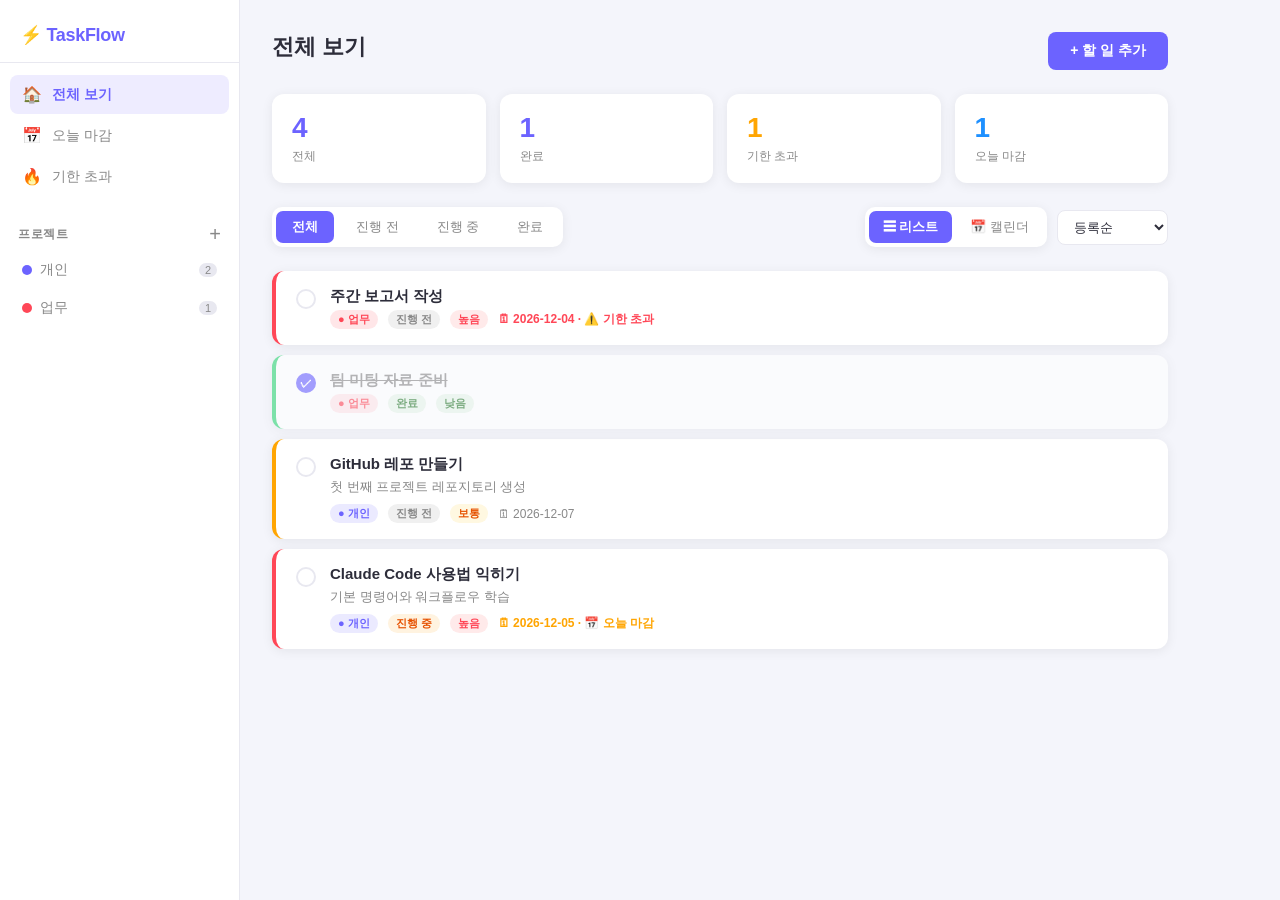
==== index.html @ a2bbc3af "날별 완료 체크박스 기능 추가 - 다중 날 태스크에 날짜별 원형 체크박스 표시 - 진행률 배지 (완료수/전체일수) 바에 표시 - 전체 완료 시 태스크 상태 자동 done 전환 - " ====
<!DOCTYPE html>
<html lang="ko">
<head>
  <meta charset="UTF-8" />
  <meta name="viewport" content="width=device-width, initial-scale=1.0" />
  <title>TaskFlow — 프로젝트 관리</title>
  <link rel="stylesheet" href="style.css" />
</head>
<body>

<!-- 사이드바 -->
<aside class="sidebar">
  <div class="sidebar-header">
    <span class="logo">⚡ TaskFlow</span>
  </div>

  <nav class="sidebar-nav">
    <button class="nav-item active" data-view="all">
      <span class="nav-icon">🏠</span> 전체 보기
    </button>
    <button class="nav-item" data-view="today">
      <span class="nav-icon">📅</span> 오늘 마감
    </button>
    <button class="nav-item" data-view="overdue">
      <span class="nav-icon">🔥</span> 기한 초과
    </button>
  </nav>

  <div class="sidebar-section">
    <div class="section-header">
      <span>프로젝트</span>
      <button id="addProjectBtn" title="프로젝트 추가">+</button>
    </div>
    <ul id="projectList"></ul>
  </div>
</aside>

<!-- 메인 -->
<main class="main">

  <!-- 상단 헤더 -->
  <header class="main-header">
    <div>
      <h1 id="viewTitle">전체 보기</h1>
      <p id="viewSubtitle" class="subtitle"></p>
    </div>
    <button id="openTaskModal" class="btn-primary">+ 할 일 추가</button>
  </header>

  <!-- 통계 카드 -->
  <section class="stats" id="statsSection">
    <div class="stat-card">
      <span class="stat-num" id="statTotal">0</span>
      <span class="stat-label">전체</span>
    </div>
    <div class="stat-card">
      <span class="stat-num" id="statDone">0</span>
      <span class="stat-label">완료</span>
    </div>
    <div class="stat-card warn">
      <span class="stat-num" id="statOverdue">0</span>
      <span class="stat-label">기한 초과</span>
    </div>
    <div class="stat-card info">
      <span class="stat-num" id="statToday">0</span>
      <span class="stat-label">오늘 마감</span>
    </div>
  </section>

  <!-- 뷰 모드 + 필터 & 정렬 -->
  <div class="toolbar">
    <!-- 리스트 전용 필터 (캘린더에서는 숨김) -->
    <div class="filter-group" id="listFilterGroup">
      <button class="filter-btn active" data-filter="all">전체</button>
      <button class="filter-btn" data-filter="todo">진행 전</button>
      <button class="filter-btn" data-filter="doing">진행 중</button>
      <button class="filter-btn" data-filter="done">완료</button>
    </div>
    <!-- 캘린더 전용 월 이동 (리스트에서는 숨김) -->
    <div class="cal-inline-nav hidden" id="calInlineNav">
      <button class="cal-nav" id="calPrev2">‹</button>
      <span id="calTitle2" class="cal-inline-title"></span>
      <button class="cal-nav" id="calNext2">›</button>
      <button class="btn-today" id="calTodayBtn">오늘</button>
    </div>
    <div class="toolbar-right">
      <div class="view-toggle">
        <button class="view-btn active" data-view-mode="list">☰ 리스트</button>
        <button class="view-btn" data-view-mode="calendar">📅 캘린더</button>
      </div>
      <select id="sortSelect">
        <option value="created">등록순</option>
        <option value="deadline">마감일순</option>
        <option value="priority">우선순위순</option>
      </select>
    </div>
  </div>

  <!-- 리스트 뷰 -->
  <section id="taskBoard"></section>

  <!-- 캘린더 뷰 -->
  <section id="calendarView" class="hidden">
    <div class="cal-month-grid">
      <div class="cal-weekdays">
        <div>일</div><div>월</div><div>화</div><div>수</div><div>목</div><div>금</div><div>토</div>
      </div>
      <div class="cal-grid" id="calGrid"></div>
    </div>
    <div class="cal-legend" id="calLegend"></div>
  </section>

</main>

<!-- 할 일 추가/수정 모달 -->
<div id="taskModal" class="modal hidden">
  <div class="modal-box">
    <div class="modal-header">
      <h2 id="modalTitle">할 일 추가</h2>
      <button class="modal-close" id="closeTaskModal">✕</button>
    </div>

    <div class="form-group">
      <label>할 일 제목 *</label>
      <input type="text" id="taskTitle" placeholder="무엇을 해야 하나요?" />
    </div>

    <div class="form-group">
      <label>설명</label>
      <textarea id="taskDesc" placeholder="상세 내용을 입력하세요..." rows="3"></textarea>
    </div>

    <div class="form-row">
      <div class="form-group">
        <label>프로젝트</label>
        <select id="taskProject"></select>
      </div>
      <div class="form-group">
        <label>상태</label>
        <select id="taskStatus">
          <option value="todo">진행 전</option>
          <option value="doing">진행 중</option>
          <option value="done">완료</option>
        </select>
      </div>
    </div>

    <div class="form-row">
      <div class="form-group">
        <label>우선순위</label>
        <select id="taskPriority">
          <option value="low">낮음</option>
          <option value="medium" selected>보통</option>
          <option value="high">높음</option>
        </select>
      </div>
      <div class="form-group">
        <label>시작일</label>
        <input type="date" id="taskStartDate" />
      </div>
    </div>

    <div class="form-group">
      <label>마감일</label>
      <input type="date" id="taskDeadline" />
    </div>

    <div class="modal-footer">
      <button class="btn-secondary" id="cancelTaskBtn">취소</button>
      <button class="btn-primary" id="saveTaskBtn">저장</button>
    </div>
  </div>
</div>

<!-- 프로젝트 추가 모달 -->
<div id="projectModal" class="modal hidden">
  <div class="modal-box small">
    <div class="modal-header">
      <h2>프로젝트 추가</h2>
      <button class="modal-close" id="closeProjectModal">✕</button>
    </div>
    <div class="form-group">
      <label>프로젝트 이름 *</label>
      <input type="text" id="projectName" placeholder="프로젝트 이름" />
    </div>
    <div class="form-group">
      <label>색상</label>
      <div class="color-picker" id="colorPicker"></div>
    </div>
    <div class="modal-footer">
      <button class="btn-secondary" id="cancelProjectBtn">취소</button>
      <button class="btn-primary" id="saveProjectBtn">저장</button>
    </div>
  </div>
</div>

<!-- 배경 오버레이 -->
<div id="overlay" class="overlay hidden"></div>

<script src="app.js"></script>
</body>
</html>
---- style.css ----
/* ===== 기본 리셋 ===== */
*, *::before, *::after { box-sizing: border-box; margin: 0; padding: 0; }

:root {
  --sidebar-w: 240px;
  --primary: #6c63ff;
  --primary-dark: #5a52d5;
  --danger: #ff4757;
  --warn: #ffa502;
  --success: #2ed573;
  --info: #1e90ff;
  --bg: #f4f5fb;
  --card-bg: #ffffff;
  --text: #2d2d3a;
  --text-muted: #888;
  --border: #e8e8f0;
  --radius: 12px;
  --shadow: 0 2px 12px rgba(0,0,0,0.07);
}

body {
  font-family: -apple-system, BlinkMacSystemFont, 'Segoe UI', sans-serif;
  background: var(--bg);
  color: var(--text);
  display: flex;
  min-height: 100vh;
  font-size: 14px;
}

/* ===== 사이드바 ===== */
.sidebar {
  width: var(--sidebar-w);
  background: var(--card-bg);
  border-right: 1px solid var(--border);
  display: flex;
  flex-direction: column;
  position: fixed;
  top: 0; left: 0; bottom: 0;
  overflow-y: auto;
  z-index: 10;
}

.sidebar-header {
  padding: 24px 20px 16px;
  border-bottom: 1px solid var(--border);
}

.logo {
  font-size: 18px;
  font-weight: 700;
  color: var(--primary);
  letter-spacing: -0.3px;
}

.sidebar-nav {
  padding: 12px 10px;
  display: flex;
  flex-direction: column;
  gap: 2px;
}

.nav-item {
  display: flex;
  align-items: center;
  gap: 10px;
  padding: 10px 12px;
  border: none;
  background: none;
  border-radius: 8px;
  cursor: pointer;
  font-size: 14px;
  color: var(--text-muted);
  width: 100%;
  text-align: left;
  transition: all 0.15s;
}

.nav-item:hover { background: var(--bg); color: var(--text); }
.nav-item.active { background: #eeecff; color: var(--primary); font-weight: 600; }
.nav-icon { font-size: 16px; }

.sidebar-section {
  padding: 16px 10px 10px;
}

.section-header {
  display: flex;
  justify-content: space-between;
  align-items: center;
  padding: 0 8px 8px;
  font-size: 12px;
  font-weight: 600;
  color: var(--text-muted);
  text-transform: uppercase;
  letter-spacing: 0.5px;
}

.section-header button {
  background: none;
  border: none;
  font-size: 20px;
  cursor: pointer;
  color: var(--text-muted);
  line-height: 1;
  transition: color 0.15s;
}
.section-header button:hover { color: var(--primary); }

#projectList {
  list-style: none;
  display: flex;
  flex-direction: column;
  gap: 2px;
}

.project-item {
  display: flex;
  align-items: center;
  gap: 8px;
  padding: 9px 12px;
  border-radius: 8px;
  cursor: pointer;
  transition: all 0.15s;
  color: var(--text-muted);
  font-size: 14px;
}
.project-item:hover { background: var(--bg); color: var(--text); }
.project-item.active { background: #eeecff; color: var(--primary); font-weight: 600; }

.project-dot {
  width: 10px; height: 10px;
  border-radius: 50%;
  flex-shrink: 0;
}

.project-name { flex: 1; overflow: hidden; text-overflow: ellipsis; white-space: nowrap; }
.project-count {
  font-size: 11px;
  background: var(--border);
  border-radius: 10px;
  padding: 1px 6px;
  color: var(--text-muted);
}

.project-del {
  display: none;
  background: none;
  border: none;
  cursor: pointer;
  color: var(--text-muted);
  font-size: 14px;
}
.project-item:hover .project-del { display: block; }
.project-del:hover { color: var(--danger); }

/* ===== 메인 ===== */
.main {
  margin-left: var(--sidebar-w);
  flex: 1;
  padding: 32px;
  display: flex;
  flex-direction: column;
  gap: 24px;
  max-width: 960px;
}

.main-header {
  display: flex;
  justify-content: space-between;
  align-items: flex-start;
}

.main-header h1 { font-size: 22px; font-weight: 700; }
.subtitle { color: var(--text-muted); font-size: 13px; margin-top: 2px; }

/* ===== 통계 ===== */
.stats {
  display: grid;
  grid-template-columns: repeat(4, 1fr);
  gap: 14px;
}

.stat-card {
  background: var(--card-bg);
  border-radius: var(--radius);
  padding: 18px 20px;
  box-shadow: var(--shadow);
  display: flex;
  flex-direction: column;
  gap: 4px;
}

.stat-card.warn .stat-num { color: var(--warn); }
.stat-card.info .stat-num { color: var(--info); }

.stat-num { font-size: 28px; font-weight: 700; color: var(--primary); }
.stat-label { font-size: 12px; color: var(--text-muted); }

/* ===== 툴바 ===== */
.toolbar {
  display: flex;
  justify-content: space-between;
  align-items: center;
}

.filter-group {
  display: flex;
  gap: 6px;
  background: var(--card-bg);
  padding: 4px;
  border-radius: 10px;
  box-shadow: var(--shadow);
}

.filter-btn {
  padding: 7px 16px;
  border: none;
  border-radius: 7px;
  background: none;
  cursor: pointer;
  font-size: 13px;
  color: var(--text-muted);
  transition: all 0.15s;
}
.filter-btn:hover { color: var(--text); }
.filter-btn.active { background: var(--primary); color: #fff; font-weight: 600; }

#sortSelect {
  padding: 8px 12px;
  border: 1px solid var(--border);
  border-radius: 8px;
  background: var(--card-bg);
  font-size: 13px;
  color: var(--text);
  cursor: pointer;
  outline: none;
}

/* ===== 태스크 보드 ===== */
#taskBoard {
  display: flex;
  flex-direction: column;
  gap: 10px;
}

.empty-state {
  text-align: center;
  padding: 60px 20px;
  color: var(--text-muted);
}
.empty-state .empty-icon { font-size: 48px; margin-bottom: 12px; }

/* ===== 태스크 카드 ===== */
.task-card {
  background: var(--card-bg);
  border-radius: var(--radius);
  padding: 16px 20px;
  box-shadow: var(--shadow);
  display: flex;
  align-items: flex-start;
  gap: 14px;
  border-left: 4px solid transparent;
  transition: transform 0.15s, box-shadow 0.15s;
  cursor: pointer;
}
.task-card:hover { transform: translateY(-1px); box-shadow: 0 4px 20px rgba(0,0,0,0.1); }
.task-card.priority-high { border-left-color: var(--danger); }
.task-card.priority-medium { border-left-color: var(--warn); }
.task-card.priority-low { border-left-color: var(--success); }
.task-card.status-done { opacity: 0.6; }

.task-checkbox {
  width: 20px; height: 20px;
  border: 2px solid var(--border);
  border-radius: 50%;
  flex-shrink: 0;
  cursor: pointer;
  display: flex; align-items: center; justify-content: center;
  transition: all 0.15s;
  margin-top: 2px;
}
.task-checkbox:hover { border-color: var(--primary); }
.task-checkbox.checked { background: var(--primary); border-color: var(--primary); }
.task-checkbox.checked::after { content: '✓'; color: white; font-size: 12px; font-weight: 700; }

.task-body { flex: 1; min-width: 0; }

.task-title {
  font-size: 15px;
  font-weight: 600;
  color: var(--text);
  margin-bottom: 4px;
}
.status-done .task-title { text-decoration: line-through; color: var(--text-muted); }

.task-desc {
  font-size: 13px;
  color: var(--text-muted);
  margin-bottom: 8px;
  white-space: nowrap;
  overflow: hidden;
  text-overflow: ellipsis;
}

.task-meta {
  display: flex;
  align-items: center;
  gap: 10px;
  flex-wrap: wrap;
}

.badge {
  font-size: 11px;
  padding: 2px 8px;
  border-radius: 20px;
  font-weight: 600;
}

.badge-project { background: #eeecff; color: var(--primary); }
.badge-status-todo { background: #f0f0f0; color: #888; }
.badge-status-doing { background: #fff3e0; color: #e65100; }
.badge-status-done { background: #e8f5e9; color: #2e7d32; }
.badge-priority-high { background: #ffeaea; color: var(--danger); }
.badge-priority-medium { background: #fff8e1; color: #e65100; }
.badge-priority-low { background: #e8f5e9; color: #2e7d32; }

.task-date {
  font-size: 12px;
  color: var(--text-muted);
  display: flex;
  align-items: center;
  gap: 4px;
}
.task-date.overdue { color: var(--danger); font-weight: 600; }
.task-date.today { color: var(--warn); font-weight: 600; }

.task-actions {
  display: flex;
  gap: 6px;
  opacity: 0;
  transition: opacity 0.15s;
}
.task-card:hover .task-actions { opacity: 1; }

.icon-btn {
  background: none;
  border: none;
  cursor: pointer;
  font-size: 16px;
  padding: 4px;
  border-radius: 6px;
  transition: background 0.15s;
  color: var(--text-muted);
}
.icon-btn:hover { background: var(--bg); }
.icon-btn.delete:hover { color: var(--danger); }

/* ===== 모달 ===== */
.overlay {
  position: fixed; inset: 0;
  background: rgba(0,0,0,0.35);
  z-index: 100;
  backdrop-filter: blur(2px);
}

.modal {
  position: fixed; inset: 0;
  display: flex; align-items: center; justify-content: center;
  z-index: 101;
  padding: 20px;
}

.modal.hidden { display: none; }
.overlay.hidden { display: none; }

.modal-box {
  background: var(--card-bg);
  border-radius: 16px;
  width: 100%;
  max-width: 520px;
  box-shadow: 0 20px 60px rgba(0,0,0,0.2);
  overflow: hidden;
}

.modal-box.small { max-width: 380px; }

.modal-header {
  display: flex;
  justify-content: space-between;
  align-items: center;
  padding: 20px 24px 0;
  margin-bottom: 20px;
}

.modal-header h2 { font-size: 18px; font-weight: 700; }

.modal-close {
  background: none; border: none;
  font-size: 18px; cursor: pointer;
  color: var(--text-muted);
  transition: color 0.15s;
  line-height: 1;
}
.modal-close:hover { color: var(--danger); }

.form-group {
  padding: 0 24px;
  margin-bottom: 16px;
  display: flex;
  flex-direction: column;
  gap: 6px;
}

.form-row {
  display: grid;
  grid-template-columns: 1fr 1fr;
  gap: 0 8px;
}

.form-group label {
  font-size: 12px;
  font-weight: 600;
  color: var(--text-muted);
  text-transform: uppercase;
  letter-spacing: 0.4px;
}

.form-group input[type="text"],
.form-group input[type="date"],
.form-group textarea,
.form-group select {
  padding: 10px 14px;
  border: 1.5px solid var(--border);
  border-radius: 8px;
  font-size: 14px;
  font-family: inherit;
  outline: none;
  transition: border-color 0.15s;
  background: #fafafa;
  color: var(--text);
}

.form-group input:focus,
.form-group textarea:focus,
.form-group select:focus {
  border-color: var(--primary);
  background: #fff;
}

.form-group textarea { resize: vertical; }

.modal-footer {
  display: flex;
  justify-content: flex-end;
  gap: 10px;
  padding: 16px 24px 20px;
  border-top: 1px solid var(--border);
  margin-top: 8px;
}

.btn-primary {
  padding: 10px 22px;
  background: var(--primary);
  color: white;
  border: none;
  border-radius: 8px;
  font-size: 14px;
  font-weight: 600;
  cursor: pointer;
  transition: background 0.15s;
}
.btn-primary:hover { background: var(--primary-dark); }

.btn-secondary {
  padding: 10px 22px;
  background: none;
  color: var(--text-muted);
  border: 1.5px solid var(--border);
  border-radius: 8px;
  font-size: 14px;
  cursor: pointer;
  transition: all 0.15s;
}
.btn-secondary:hover { border-color: var(--primary); color: var(--primary); }

/* 색상 선택 */
.color-picker {
  display: flex;
  gap: 10px;
  flex-wrap: wrap;
}

.color-option {
  width: 28px; height: 28px;
  border-radius: 50%;
  cursor: pointer;
  border: 3px solid transparent;
  transition: transform 0.15s, border-color 0.15s;
}
.color-option:hover { transform: scale(1.15); }
.color-option.selected { border-color: #333; }

/* ===== 캘린더 인라인 월 이동 ===== */
.cal-inline-nav {
  display: flex;
  align-items: center;
  gap: 8px;
}
.cal-inline-nav.hidden { display: none; }

.cal-inline-title {
  font-size: 15px;
  font-weight: 700;
  min-width: 100px;
  text-align: center;
  color: var(--text);
}

.btn-today {
  padding: 6px 12px;
  border: 1.5px solid var(--border);
  border-radius: 7px;
  background: none;
  font-size: 12px;
  font-weight: 600;
  cursor: pointer;
  color: var(--primary);
  transition: all 0.15s;
}
.btn-today:hover { background: var(--primary); color: #fff; border-color: var(--primary); }

/* ===== 뷰 토글 ===== */
.toolbar-right {
  display: flex;
  align-items: center;
  gap: 10px;
}

.view-toggle {
  display: flex;
  background: var(--card-bg);
  padding: 4px;
  border-radius: 10px;
  box-shadow: var(--shadow);
  gap: 4px;
}

.view-btn {
  padding: 7px 14px;
  border: none;
  border-radius: 7px;
  background: none;
  cursor: pointer;
  font-size: 13px;
  color: var(--text-muted);
  transition: all 0.15s;
}
.view-btn:hover { color: var(--text); }
.view-btn.active { background: var(--primary); color: #fff; font-weight: 600; }

/* ===== 캘린더 ===== */
#calendarView { display: flex; flex-direction: column; gap: 16px; }
#calendarView.hidden { display: none; }
#taskBoard.hidden { display: none; }

.cal-nav {
  background: none;
  border: 1.5px solid var(--border);
  border-radius: 7px;
  width: 30px; height: 30px;
  font-size: 18px;
  cursor: pointer;
  color: var(--text);
  display: flex; align-items: center; justify-content: center;
  transition: all 0.15s;
}
.cal-nav:hover { border-color: var(--primary); color: var(--primary); }

/* ===== 캘린더 월 그리드 ===== */
.cal-month-grid {
  background: var(--card-bg);
  border-radius: var(--radius);
  box-shadow: var(--shadow);
  overflow: hidden;
  border: 1px solid var(--border);
}

.cal-weekdays {
  display: grid;
  grid-template-columns: repeat(7, 1fr);
  background: var(--bg);
  border-bottom: 1px solid var(--border);
}

.cal-weekdays > div {
  text-align: center;
  padding: 8px 0;
  font-size: 12px;
  font-weight: 700;
  color: var(--text-muted);
  text-transform: uppercase;
  letter-spacing: 0.3px;
}
.cal-weekdays > div:first-child { color: #ff6b6b; }
.cal-weekdays > div:last-child  { color: #74b9ff; }

.cal-grid {
  display: flex;
  flex-direction: column;
}

/* 주(row) — 통합 그리드 안에서 하나의 행 */
.cal-week-row {
  position: relative;
  width: 100%;
  border-bottom: 1px solid var(--border);
}
.cal-week-row:last-child { border-bottom: none; }

/* 날짜 셀 그리드 */
.cal-day-row {
  display: grid;
  grid-template-columns: repeat(7, 1fr);
  position: absolute;
  inset: 0;
}

.cal-day-cell {
  border-right: 1px solid var(--border);
  padding: 5px 6px 0;
  box-sizing: border-box;
  position: relative;
}
.cal-day-cell:last-child { border-right: none; }
.cal-day-cell.other-month { background: #f9f9fc; }
.cal-day-cell.today-cell  { background: #f0eeff; }

.cal-day-num {
  font-size: 12px;
  font-weight: 700;
  color: var(--text-muted);
  display: inline-flex;
  align-items: center;
  justify-content: center;
  width: 22px; height: 22px;
  border-radius: 50%;
}
.cal-day-cell.today-cell .cal-day-num {
  background: var(--primary);
  color: #fff;
}
.cal-day-cell.other-month .cal-day-num { opacity: 0.35; }
.cal-day-cell.sunday  .cal-day-num { color: #ff6b6b; }
.cal-day-cell.saturday .cal-day-num { color: #74b9ff; }
.cal-day-cell.today-cell.sunday  .cal-day-num,
.cal-day-cell.today-cell.saturday .cal-day-num { color: #fff; }

/* 스팬 바 */
.cal-span-bar {
  position: absolute;
  height: 24px;
  display: flex;
  align-items: center;
  padding: 0 5px;
  cursor: pointer;
  overflow: hidden;
  transition: filter 0.15s, opacity 0.15s;
  z-index: 2;
  gap: 3px;
  font-size: 11px;
  font-weight: 600;
  white-space: nowrap;
}
.cal-span-bar:hover { filter: brightness(0.88); }
.bar-done { opacity: 0.4; text-decoration: line-through; }
.bar-overdue { animation: pulse-overdue 1.8s ease-in-out infinite; }

@keyframes pulse-overdue {
  0%, 100% { opacity: 1; }
  50%       { opacity: 0.65; }
}

.span-label {
  overflow: hidden;
  text-overflow: ellipsis;
  flex: 1;
  min-width: 0;
}

.span-tag {
  font-size: 9px;
  opacity: 0.75;
  flex-shrink: 0;
  font-weight: 500;
  letter-spacing: -0.2px;
}
.end-tag { margin-left: auto; }

/* 날별 체크박스 */
.daily-cbk {
  position: absolute;
  width: 16px;
  height: 16px;
  border-radius: 50%;
  border: 1.5px solid;
  background: white;
  cursor: pointer;
  font-size: 10px;
  font-weight: 700;
  display: flex;
  align-items: center;
  justify-content: center;
  transform: translateX(-50%);
  z-index: 4;
  transition: all 0.15s;
  padding: 0;
  line-height: 1;
}
.daily-cbk:hover {
  transform: translateX(-50%) scale(1.25);
  box-shadow: 0 2px 6px rgba(0,0,0,0.18);
}
.cbk-done {
  box-shadow: 0 1px 4px rgba(0,0,0,0.15);
}

/* 진행률 배지 */
.span-progress {
  font-size: 9px;
  font-weight: 700;
  opacity: 0.85;
  flex-shrink: 0;
  margin-left: 2px;
  background: rgba(255,255,255,0.55);
  border-radius: 4px;
  padding: 0 3px;
}

/* "+N개 더" 행 */
.cal-more-row {
  position: absolute;
  bottom: 4px;
  left: 0; right: 0;
  display: grid;
  grid-template-columns: repeat(7, 1fr);
  pointer-events: none;
}
.cal-more-cell {
  font-size: 10px;
  color: var(--text-muted);
  text-align: center;
  padding: 1px 2px;
  cursor: pointer;
  pointer-events: all;
}
.cal-more-cell:hover { color: var(--primary); font-weight: 600; }

.cal-legend {
  display: flex;
  gap: 16px;
  flex-wrap: wrap;
  padding: 12px 16px;
  background: var(--card-bg);
  border-radius: var(--radius);
  box-shadow: var(--shadow);
}

.legend-item {
  display: flex;
  align-items: center;
  gap: 6px;
  font-size: 12px;
  color: var(--text-muted);
}

.legend-dot {
  width: 10px; height: 10px;
  border-radius: 3px;
}

/* ===== 스크롤바 ===== */
::-webkit-scrollbar { width: 6px; }
::-webkit-scrollbar-track { background: transparent; }
::-webkit-scrollbar-thumb { background: var(--border); border-radius: 3px; }
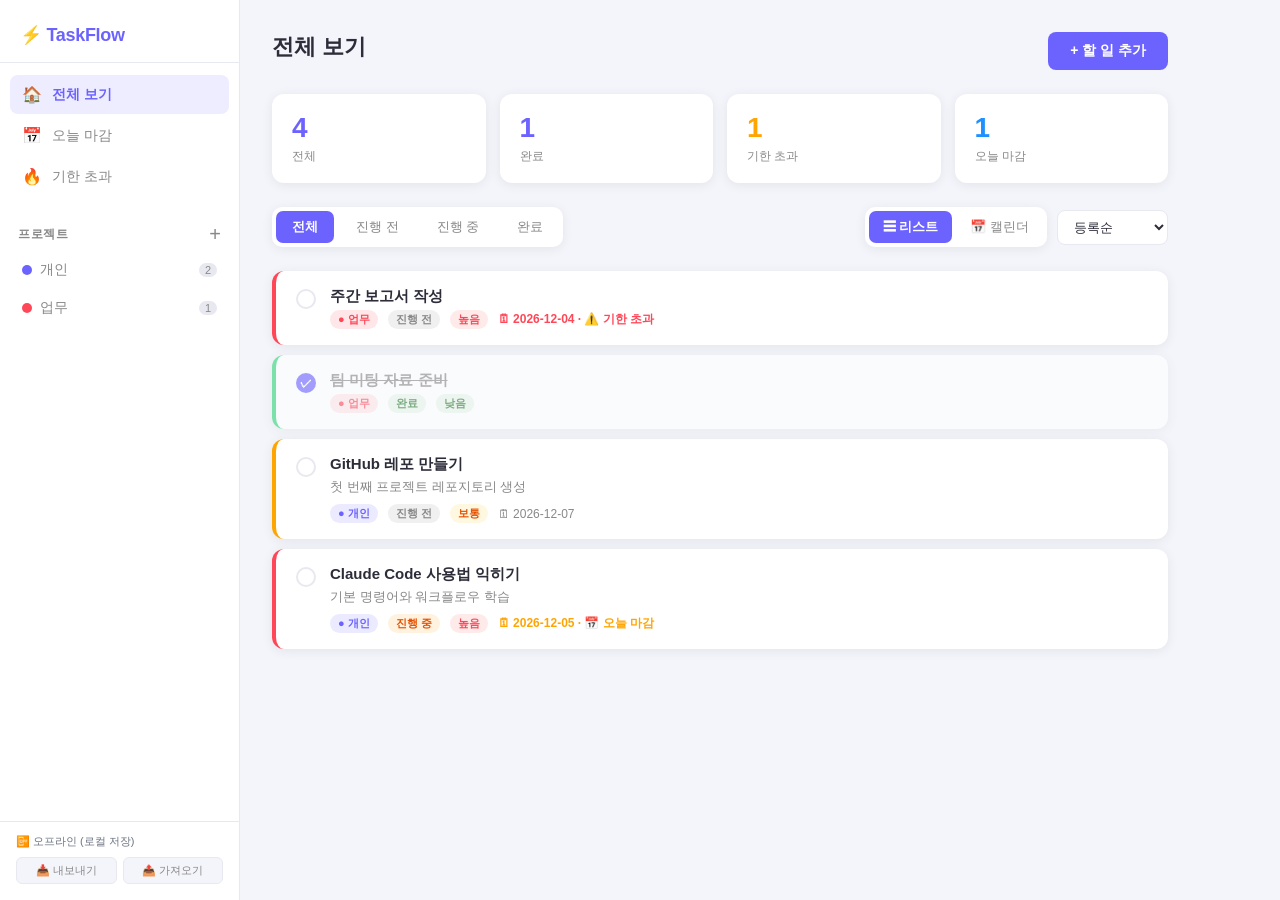
==== commit c25f1716: "feat: 클라우드 동기화 버전으로 전환 (FastAPI + SQLite) - server.py: FastAPI 백엔드 추가 — /api/sync GET/POST, /api/exp" ====
--- a/index.html
+++ b/index.html
@@ -33,6 +33,18 @@
     </div>
     <ul id="projectList"></ul>
   </div>
+
+  <!-- 동기화 상태 + 데이터 백업 -->
+  <div class="sidebar-footer">
+    <div id="syncStatus" class="sync-status">☁️ 클라우드 저장됨</div>
+    <div class="backup-btns">
+      <a href="/api/export" class="btn-backup" title="JSON으로 내보내기">📥 내보내기</a>
+      <label class="btn-backup" title="JSON 파일로 가져오기">
+        📤 가져오기
+        <input type="file" id="importFile" accept=".json" hidden />
+      </label>
+    </div>
+  </div>
 </aside>
 
 <!-- 메인 -->
--- a/style.css
+++ b/style.css
@@ -778,6 +778,40 @@
   border-radius: 3px;
 }
 
+/* ===== 사이드바 하단 (동기화·백업) ===== */
+.sidebar-footer {
+  margin-top: auto;
+  padding: 12px 16px 16px;
+  border-top: 1px solid var(--border);
+}
+.sync-status {
+  font-size: 11px;
+  margin-bottom: 8px;
+  color: #10b981;
+  font-weight: 500;
+}
+.backup-btns {
+  display: flex;
+  gap: 6px;
+}
+.btn-backup {
+  flex: 1;
+  display: inline-flex;
+  align-items: center;
+  justify-content: center;
+  gap: 4px;
+  padding: 5px 8px;
+  border-radius: 6px;
+  border: 1px solid var(--border);
+  background: var(--bg);
+  color: var(--text-muted);
+  font-size: 11px;
+  cursor: pointer;
+  text-decoration: none;
+  transition: background .15s;
+}
+.btn-backup:hover { background: var(--border); color: var(--text); }
+
 /* ===== 스크롤바 ===== */
 ::-webkit-scrollbar { width: 6px; }
 ::-webkit-scrollbar-track { background: transparent; }
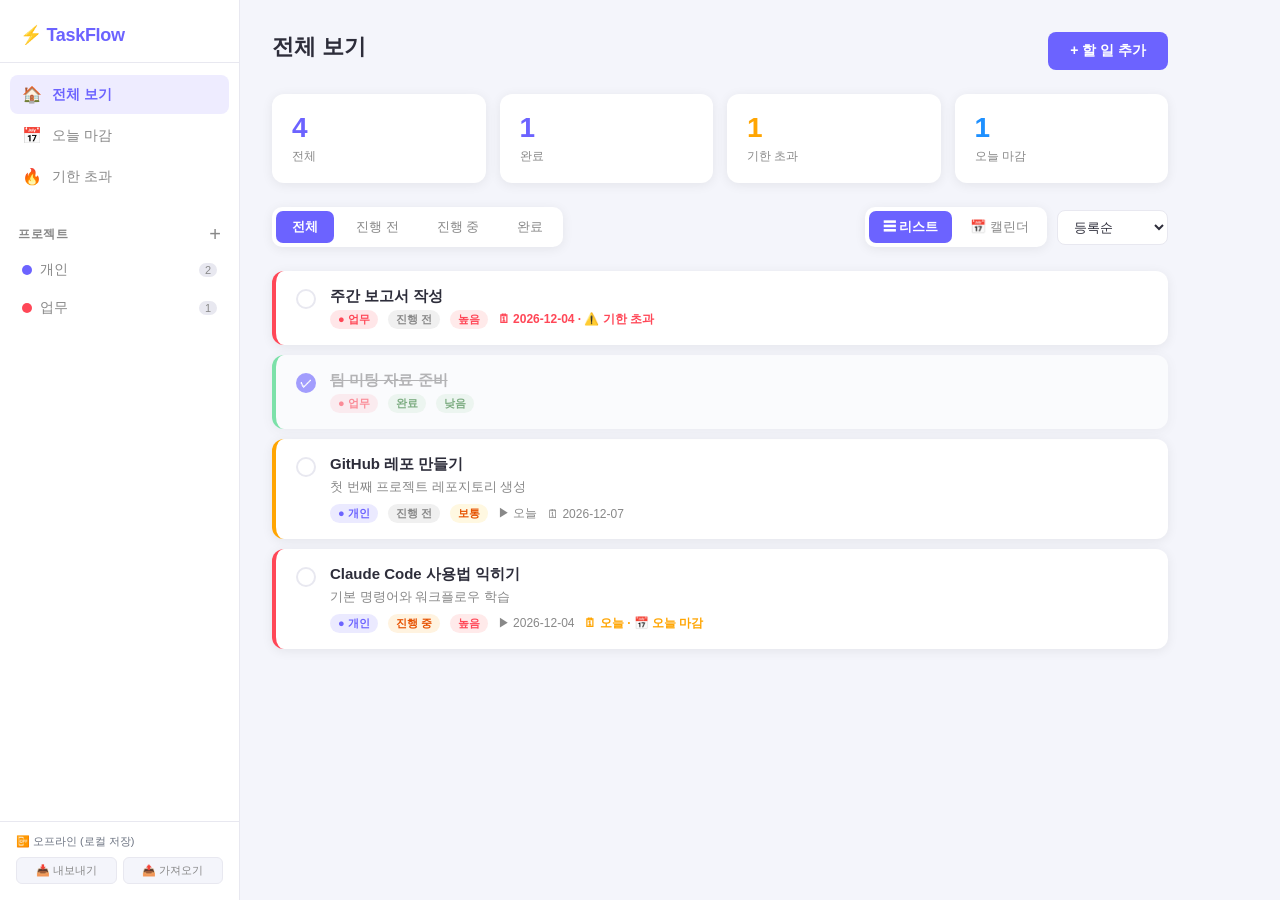
==== commit 447af30b: "feat: 할 일 등록에 시간 필드 추가 및 시간 인식 적용 - 시작 일시·마감 일시 입력을 datetime-local로 변경 - formatDateTime() 헬퍼: "오늘 14" ====
--- a/index.html
+++ b/index.html
@@ -167,14 +167,14 @@
         </select>
       </div>
       <div class="form-group">
-        <label>시작일</label>
-        <input type="date" id="taskStartDate" />
-      </div>
-    </div>
-
-    <div class="form-group">
-      <label>마감일</label>
-      <input type="date" id="taskDeadline" />
+        <label>시작 일시</label>
+        <input type="datetime-local" id="taskStartDate" />
+      </div>
+    </div>
+
+    <div class="form-group">
+      <label>마감 일시</label>
+      <input type="datetime-local" id="taskDeadline" />
     </div>
 
     <div class="modal-footer">
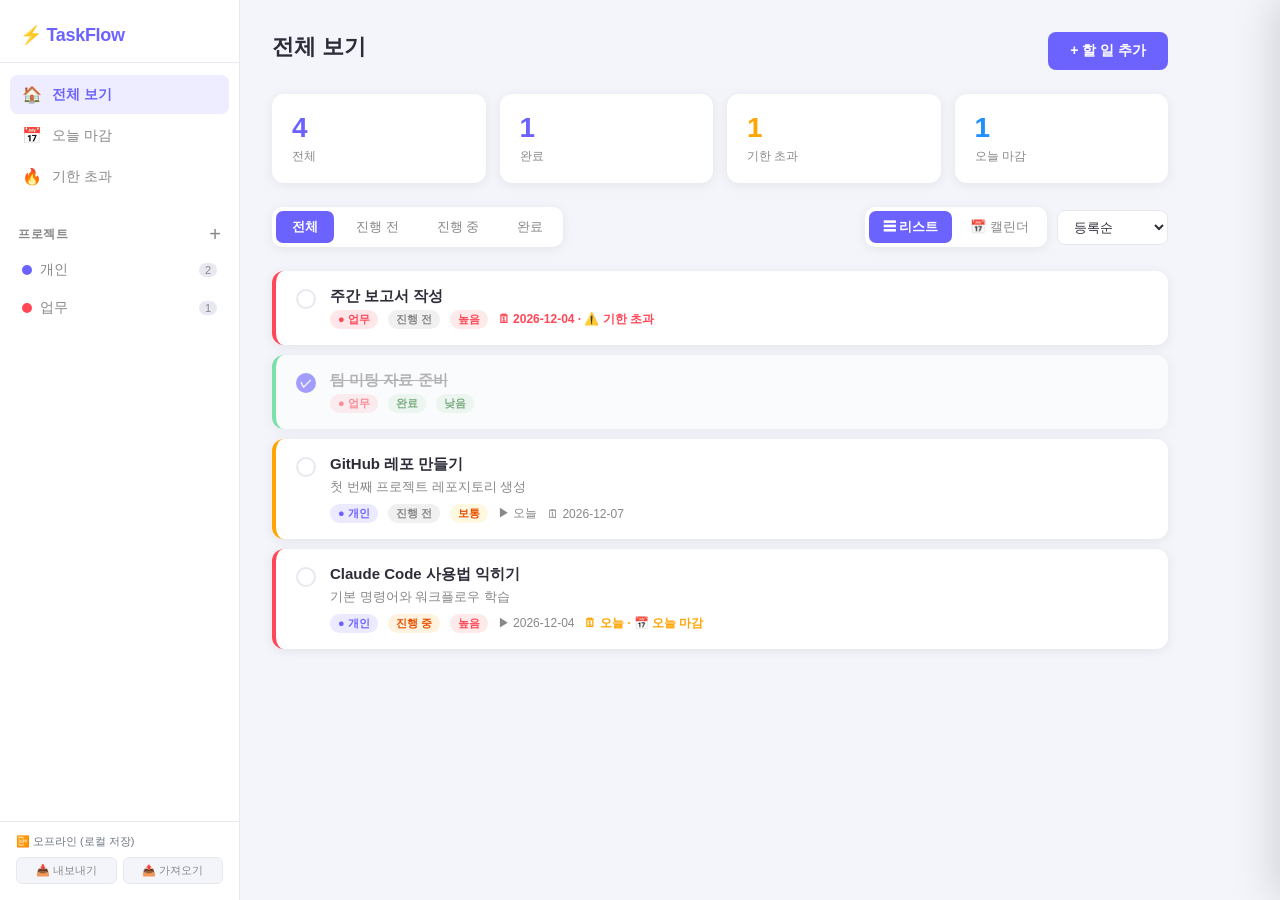
==== commit ea1c3610: "feat: 태스크 상세 드로어 + 일별 진행 기록 기능 추가 - 태스크 카드 클릭 시 오른쪽 슬라이드 드로어 열림 (수정 모달 분리) - 드로어: 진행률 바, 시작~마감 기간의 날" ====
--- a/index.html
+++ b/index.html
@@ -175,6 +175,7 @@
     <div class="form-group">
       <label>마감 일시</label>
       <input type="datetime-local" id="taskDeadline" />
+      <div id="durationHint" class="duration-hint"></div>
     </div>
 
     <div class="modal-footer">
@@ -209,6 +210,19 @@
 <!-- 배경 오버레이 -->
 <div id="overlay" class="overlay hidden"></div>
 
+<!-- 태스크 상세 드로어 -->
+<div id="taskDetailDrawer" class="drawer">
+  <div class="drawer-header">
+    <button class="drawer-close" id="closeDrawerBtn">✕</button>
+    <div class="drawer-header-actions">
+      <button class="btn-secondary btn-sm" id="drawerEditBtn">✏️ 수정</button>
+      <button class="btn-danger btn-sm" id="drawerDeleteBtn">🗑 삭제</button>
+    </div>
+  </div>
+  <div class="drawer-body" id="drawerBody"></div>
+</div>
+<div id="drawerOverlay" class="drawer-overlay hidden"></div>
+
 <script src="app.js"></script>
 </body>
 </html>
--- a/style.css
+++ b/style.css
@@ -816,3 +816,279 @@
 ::-webkit-scrollbar { width: 6px; }
 ::-webkit-scrollbar-track { background: transparent; }
 ::-webkit-scrollbar-thumb { background: var(--border); border-radius: 3px; }
+
+/* ===== datetime-local 스타일 ===== */
+.form-group input[type="datetime-local"] {
+  padding: 10px 14px;
+  border: 1.5px solid var(--border);
+  border-radius: 8px;
+  font-size: 14px;
+  font-family: inherit;
+  outline: none;
+  transition: border-color 0.15s;
+  background: #fafafa;
+  color: var(--text);
+  width: 100%;
+}
+.form-group input[type="datetime-local"]:focus {
+  border-color: var(--primary);
+  background: #fff;
+}
+
+/* 기간 힌트 */
+.duration-hint {
+  font-size: 12px;
+  font-weight: 600;
+  color: var(--primary);
+  margin-top: 4px;
+  min-height: 18px;
+  transition: all 0.2s;
+}
+
+/* ===== 드로어 ===== */
+.drawer {
+  position: fixed;
+  top: 0; right: 0; bottom: 0;
+  width: 440px;
+  background: var(--card-bg);
+  box-shadow: -6px 0 40px rgba(0,0,0,0.14);
+  z-index: 200;
+  display: flex;
+  flex-direction: column;
+  overflow: hidden;
+  transform: translateX(100%);
+  transition: transform 0.32s cubic-bezier(0.4, 0, 0.2, 1);
+}
+.drawer.open { transform: translateX(0); }
+
+@media (max-width: 520px) {
+  .drawer { width: 100%; }
+}
+
+.drawer-overlay {
+  position: fixed; inset: 0;
+  background: rgba(0,0,0,0.22);
+  z-index: 199;
+  backdrop-filter: blur(1px);
+}
+.drawer-overlay.hidden { display: none; }
+
+.drawer-header {
+  display: flex;
+  justify-content: space-between;
+  align-items: center;
+  padding: 14px 20px;
+  border-bottom: 1px solid var(--border);
+  flex-shrink: 0;
+  background: var(--card-bg);
+}
+.drawer-close {
+  background: none; border: none;
+  font-size: 18px; cursor: pointer;
+  color: var(--text-muted);
+  width: 32px; height: 32px;
+  border-radius: 8px;
+  display: flex; align-items: center; justify-content: center;
+  transition: all 0.15s;
+}
+.drawer-close:hover { background: #ffeaea; color: var(--danger); }
+.drawer-header-actions { display: flex; gap: 8px; }
+
+.btn-sm { padding: 6px 14px !important; font-size: 12px !important; }
+
+.btn-danger {
+  padding: 10px 22px;
+  background: none;
+  color: var(--danger);
+  border: 1.5px solid #ffcdd2;
+  border-radius: 8px;
+  font-size: 14px;
+  cursor: pointer;
+  transition: all 0.15s;
+}
+.btn-danger:hover { background: var(--danger); color: white; border-color: var(--danger); }
+
+.drawer-body {
+  flex: 1;
+  overflow-y: auto;
+  padding: 24px 22px;
+}
+
+/* 드로어 내 태스크 정보 */
+.drawer-task-title {
+  font-size: 20px;
+  font-weight: 700;
+  color: var(--text);
+  margin-bottom: 12px;
+  line-height: 1.4;
+  word-break: keep-all;
+}
+
+.drawer-meta-row {
+  display: flex;
+  align-items: center;
+  gap: 6px;
+  flex-wrap: wrap;
+  margin-bottom: 14px;
+}
+
+.drawer-desc {
+  font-size: 14px;
+  color: var(--text-muted);
+  margin-bottom: 16px;
+  line-height: 1.65;
+  background: var(--bg);
+  padding: 10px 14px;
+  border-radius: 8px;
+}
+
+.drawer-dates {
+  display: flex;
+  gap: 16px;
+  flex-wrap: wrap;
+  margin-bottom: 20px;
+  font-size: 13px;
+  color: var(--text-muted);
+}
+.drawer-date-item { display: flex; align-items: center; gap: 5px; }
+.drawer-date-item.overdue { color: var(--danger); font-weight: 600; }
+
+/* 진행률 바 */
+.progress-section {
+  margin-bottom: 24px;
+  background: var(--bg);
+  border-radius: 10px;
+  padding: 14px 16px;
+}
+.progress-label {
+  font-size: 12px;
+  font-weight: 700;
+  color: var(--text-muted);
+  text-transform: uppercase;
+  letter-spacing: 0.4px;
+  margin-bottom: 8px;
+}
+.progress-bar-wrap {
+  background: var(--border);
+  border-radius: 8px;
+  height: 8px;
+  overflow: hidden;
+  margin-bottom: 6px;
+}
+.progress-bar-fill {
+  height: 100%;
+  background: linear-gradient(90deg, var(--primary), #a78bfa);
+  border-radius: 8px;
+  transition: width 0.5s ease;
+  min-width: 4px;
+}
+.progress-text {
+  font-size: 12px;
+  color: var(--text-muted);
+  font-weight: 500;
+}
+.progress-text strong { color: var(--primary); }
+
+/* 일별 로그 섹션 */
+.daily-log-section { margin-top: 4px; }
+
+.section-title {
+  font-size: 12px;
+  font-weight: 700;
+  color: var(--text-muted);
+  text-transform: uppercase;
+  letter-spacing: 0.5px;
+  margin-bottom: 12px;
+  display: flex;
+  align-items: center;
+  gap: 8px;
+}
+.section-title::after {
+  content: '';
+  flex: 1;
+  height: 1px;
+  background: var(--border);
+}
+
+.no-dates-hint {
+  padding: 20px;
+  text-align: center;
+  color: var(--text-muted);
+  font-size: 13px;
+  background: var(--bg);
+  border-radius: 10px;
+  line-height: 1.7;
+}
+
+.day-log-item {
+  margin-bottom: 10px;
+  padding: 12px 14px;
+  background: #fafafa;
+  border-radius: 10px;
+  border: 1.5px solid var(--border);
+  transition: border-color 0.15s, background 0.15s;
+}
+.day-log-item:focus-within {
+  border-color: var(--primary);
+  background: #fff;
+}
+.day-log-item.day-done { opacity: 0.65; }
+.day-log-item.day-today {
+  border-color: #c4b5fd;
+  background: #f5f3ff;
+}
+.day-log-item.day-today:focus-within { border-color: var(--primary); }
+
+.day-log-header {
+  display: flex;
+  align-items: center;
+  gap: 8px;
+  margin-bottom: 8px;
+}
+.day-log-check {
+  width: 20px; height: 20px;
+  border: 2px solid var(--border);
+  border-radius: 50%;
+  flex-shrink: 0;
+  cursor: pointer;
+  display: flex; align-items: center; justify-content: center;
+  font-size: 11px;
+  font-weight: 700;
+  transition: all 0.15s;
+  background: white;
+  user-select: none;
+}
+.day-log-check:hover { border-color: var(--success); background: #f0fdf4; }
+.day-log-check.done {
+  background: var(--success);
+  border-color: var(--success);
+  color: white;
+}
+.day-log-label {
+  font-size: 12px;
+  font-weight: 600;
+  color: var(--text-muted);
+  flex: 1;
+}
+.day-log-label .today-tag {
+  color: var(--primary);
+  font-weight: 700;
+}
+.day-log-textarea {
+  width: 100%;
+  min-height: 56px;
+  max-height: 160px;
+  padding: 8px 10px;
+  border: 1.5px solid var(--border);
+  border-radius: 7px;
+  font-size: 13px;
+  font-family: inherit;
+  outline: none;
+  resize: vertical;
+  background: white;
+  color: var(--text);
+  transition: border-color 0.15s;
+  line-height: 1.5;
+}
+.day-log-textarea:focus { border-color: var(--primary); }
+.day-log-textarea::placeholder { color: #ccc; }
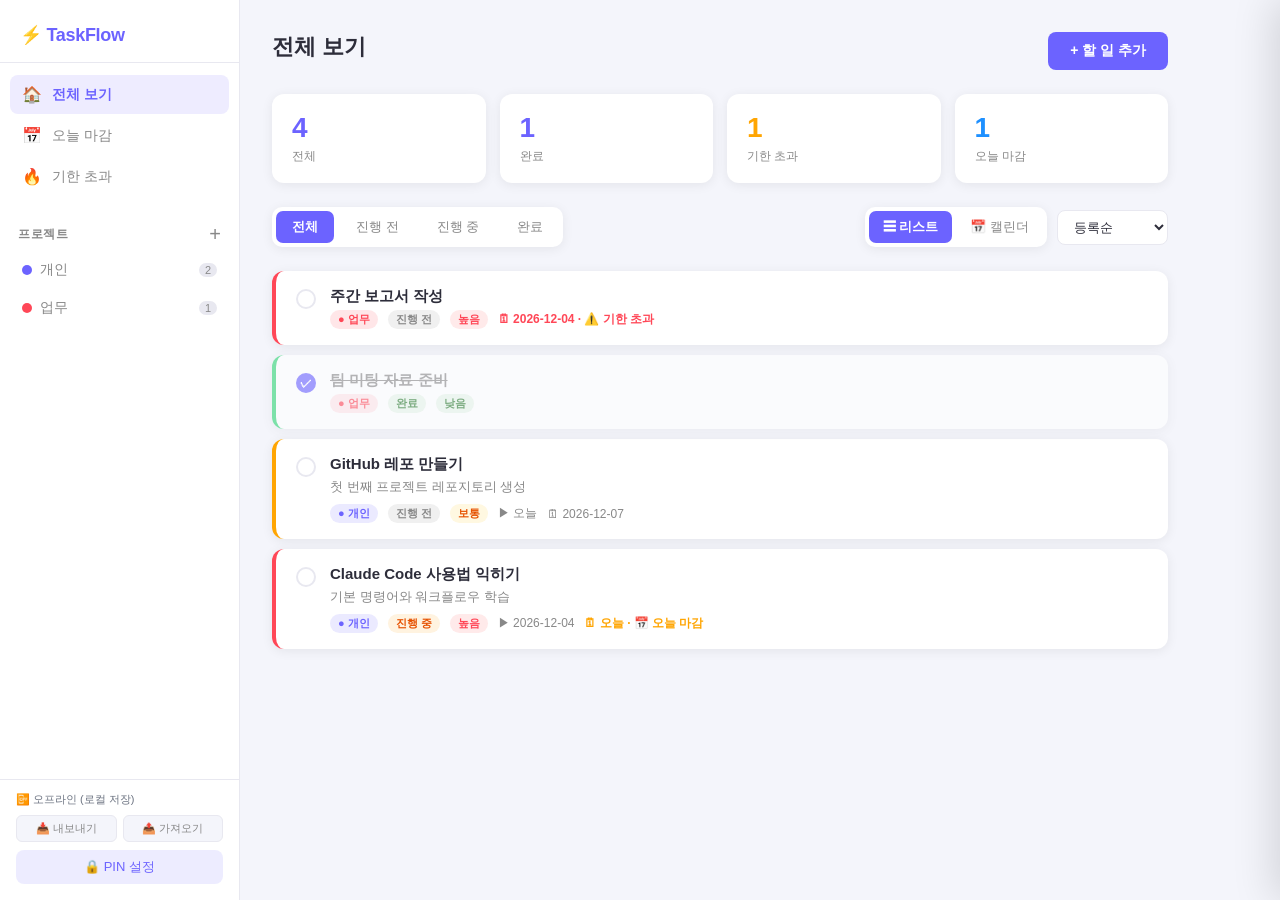
==== commit db106b56: "feat: 4자리 PIN 잠금 기능 추가 - 앱 진입 시 PIN 잠금 화면 표시 (PIN 설정 시) - 숫자 키패드 + 원형 인디케이터 UI - 틀린 PIN 입력 시 흔들기 애니메" ====
--- a/index.html
+++ b/index.html
@@ -44,6 +44,7 @@
         <input type="file" id="importFile" accept=".json" hidden />
       </label>
     </div>
+    <button id="pinSettingBtn" class="btn-pin-setting" title="PIN 잠금 설정">🔒 PIN 설정</button>
   </div>
 </aside>
 
@@ -210,6 +211,48 @@
 <!-- 배경 오버레이 -->
 <div id="overlay" class="overlay hidden"></div>
 
+<!-- PIN 잠금 화면 -->
+<div id="pinLockScreen" class="pin-lock-screen hidden">
+  <div class="pin-lock-box">
+    <div class="pin-lock-logo">⚡ TaskFlow</div>
+    <p class="pin-lock-title" id="pinLockTitle">비밀번호를 입력하세요</p>
+    <div class="pin-dots" id="pinDots">
+      <span class="pin-dot" data-i="0"></span>
+      <span class="pin-dot" data-i="1"></span>
+      <span class="pin-dot" data-i="2"></span>
+      <span class="pin-dot" data-i="3"></span>
+    </div>
+    <p class="pin-error" id="pinError"></p>
+    <div class="pin-keypad">
+      <button class="pin-key" data-num="1">1</button>
+      <button class="pin-key" data-num="2">2</button>
+      <button class="pin-key" data-num="3">3</button>
+      <button class="pin-key" data-num="4">4</button>
+      <button class="pin-key" data-num="5">5</button>
+      <button class="pin-key" data-num="6">6</button>
+      <button class="pin-key" data-num="7">7</button>
+      <button class="pin-key" data-num="8">8</button>
+      <button class="pin-key" data-num="9">9</button>
+      <button class="pin-key pin-key-empty"></button>
+      <button class="pin-key" data-num="0">0</button>
+      <button class="pin-key pin-key-del" id="pinDelBtn">⌫</button>
+    </div>
+  </div>
+</div>
+
+<!-- PIN 설정 모달 -->
+<div id="pinSetupModal" class="modal hidden">
+  <div class="modal-box small">
+    <div class="modal-header">
+      <h2 id="pinSetupTitle">PIN 잠금 설정</h2>
+      <button class="modal-close" id="closePinSetupModal">✕</button>
+    </div>
+    <div id="pinSetupBody">
+      <!-- JS로 동적 렌더링 -->
+    </div>
+  </div>
+</div>
+
 <!-- 태스크 상세 드로어 -->
 <div id="taskDetailDrawer" class="drawer">
   <div class="drawer-header">
--- a/style.css
+++ b/style.css
@@ -1092,3 +1092,166 @@
 }
 .day-log-textarea:focus { border-color: var(--primary); }
 .day-log-textarea::placeholder { color: #ccc; }
+
+/* ===== PIN 잠금 화면 ===== */
+.pin-lock-screen {
+  position: fixed;
+  inset: 0;
+  z-index: 9999;
+  display: flex;
+  align-items: center;
+  justify-content: center;
+  background: linear-gradient(135deg, #1a1a2e 0%, #16213e 50%, #0f3460 100%);
+}
+.pin-lock-screen.hidden { display: none; }
+
+.pin-lock-box {
+  display: flex;
+  flex-direction: column;
+  align-items: center;
+  gap: 24px;
+  padding: 48px 40px;
+  background: rgba(255,255,255,0.06);
+  border: 1px solid rgba(255,255,255,0.12);
+  border-radius: 24px;
+  backdrop-filter: blur(16px);
+  min-width: 320px;
+}
+
+.pin-lock-logo {
+  font-size: 22px;
+  font-weight: 700;
+  color: #fff;
+  letter-spacing: -0.5px;
+}
+
+.pin-lock-title {
+  font-size: 15px;
+  color: rgba(255,255,255,0.75);
+  margin: 0;
+}
+
+.pin-dots {
+  display: flex;
+  gap: 18px;
+}
+.pin-dot {
+  width: 16px;
+  height: 16px;
+  border-radius: 50%;
+  border: 2px solid rgba(255,255,255,0.5);
+  background: transparent;
+  transition: background 0.15s, border-color 0.15s, transform 0.15s;
+}
+.pin-dot.filled {
+  background: #fff;
+  border-color: #fff;
+  transform: scale(1.15);
+}
+.pin-dot.error {
+  border-color: #ff4757;
+  background: #ff4757;
+}
+
+.pin-error {
+  font-size: 13px;
+  color: #ff6b81;
+  min-height: 18px;
+  text-align: center;
+}
+
+.pin-keypad {
+  display: grid;
+  grid-template-columns: repeat(3, 1fr);
+  gap: 12px;
+  width: 100%;
+}
+
+.pin-key {
+  aspect-ratio: 1;
+  border: none;
+  border-radius: 50%;
+  background: rgba(255,255,255,0.1);
+  color: #fff;
+  font-size: 22px;
+  font-weight: 500;
+  cursor: pointer;
+  transition: background 0.12s, transform 0.08s;
+  display: flex;
+  align-items: center;
+  justify-content: center;
+}
+.pin-key:hover { background: rgba(255,255,255,0.2); }
+.pin-key:active { transform: scale(0.92); background: rgba(255,255,255,0.25); }
+.pin-key-empty { background: transparent !important; cursor: default; }
+.pin-key-del { font-size: 18px; }
+
+/* 흔들기 애니메이션 */
+@keyframes pinShake {
+  0%,100% { transform: translateX(0); }
+  15%     { transform: translateX(-8px); }
+  30%     { transform: translateX(8px); }
+  45%     { transform: translateX(-6px); }
+  60%     { transform: translateX(6px); }
+  75%     { transform: translateX(-3px); }
+  90%     { transform: translateX(3px); }
+}
+.pin-dots.shake { animation: pinShake 0.45s ease; }
+
+/* PIN 설정 버튼 (사이드바) */
+.btn-pin-setting {
+  width: 100%;
+  margin-top: 8px;
+  padding: 8px 12px;
+  border: none;
+  border-radius: 8px;
+  background: rgba(108,99,255,0.12);
+  color: var(--primary);
+  font-size: 13px;
+  font-weight: 500;
+  cursor: pointer;
+  transition: background 0.15s;
+  text-align: center;
+}
+.btn-pin-setting:hover { background: rgba(108,99,255,0.22); }
+
+/* PIN 설정 모달 내부 */
+.pin-setup-step { display: flex; flex-direction: column; gap: 16px; }
+.pin-setup-mini-dots {
+  display: flex;
+  gap: 12px;
+  justify-content: center;
+  margin: 8px 0;
+}
+.pin-setup-mini-dot {
+  width: 14px;
+  height: 14px;
+  border-radius: 50%;
+  border: 2px solid var(--primary);
+  background: transparent;
+  transition: background 0.12s;
+}
+.pin-setup-mini-dot.filled { background: var(--primary); }
+.pin-setup-hint { font-size: 13px; color: var(--text-muted); text-align: center; }
+.pin-setup-keypad {
+  display: grid;
+  grid-template-columns: repeat(3, 1fr);
+  gap: 8px;
+}
+.pin-setup-key {
+  aspect-ratio: 1;
+  border: 1.5px solid var(--border);
+  border-radius: 50%;
+  background: var(--card-bg);
+  color: var(--text);
+  font-size: 18px;
+  font-weight: 500;
+  cursor: pointer;
+  transition: background 0.12s, border-color 0.12s;
+}
+.pin-setup-key:hover { background: var(--bg); border-color: var(--primary); }
+.pin-setup-key:active { transform: scale(0.93); }
+.pin-setup-key-empty { border-color: transparent !important; background: transparent !important; cursor: default; }
+.pin-setup-actions { display: flex; gap: 8px; margin-top: 4px; }
+.pin-setup-actions button { flex: 1; }
+.pin-setup-error { font-size: 13px; color: var(--danger); text-align: center; min-height: 18px; }
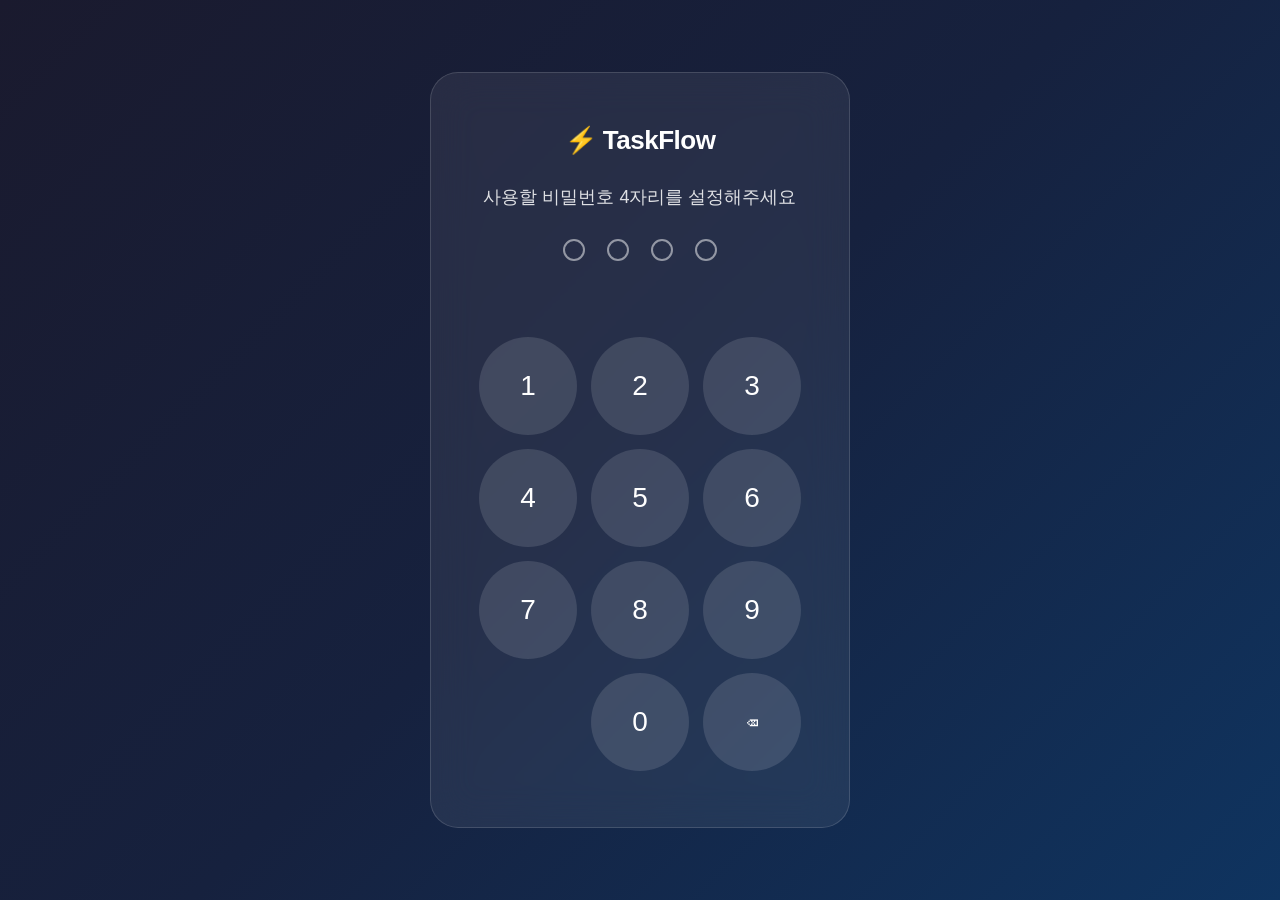
==== commit f2866056: "feat: 캘린더 +N개 더 클릭 시 날짜 태스크 팝업 표시 - +N개 더 텍스트를 클릭 가능한 버튼으로 변경 (파란색 강조) - 클릭 시 해당 날짜의 전체 태스크 목록 팝업 표시" ====
--- a/index.html
+++ b/index.html
@@ -266,6 +266,17 @@
 </div>
 <div id="drawerOverlay" class="drawer-overlay hidden"></div>
 
+<!-- 캘린더 날짜 태스크 팝업 -->
+<div id="dayTaskPopup" class="day-task-popup hidden" onclick="closeDayTaskPopup()">
+  <div class="day-popup-box" onclick="event.stopPropagation()">
+    <div class="day-popup-header">
+      <span class="day-popup-date" id="dayPopupDate"></span>
+      <button class="day-popup-close" onclick="closeDayTaskPopup()">✕</button>
+    </div>
+    <div class="day-popup-list" id="dayPopupList"></div>
+  </div>
+</div>
+
 <script src="app.js"></script>
 </body>
 </html>
--- a/style.css
+++ b/style.css
@@ -750,10 +750,103 @@
   color: var(--text-muted);
   text-align: center;
   padding: 1px 2px;
+  pointer-events: none;
+}
+.cal-more-cell.clickable {
   cursor: pointer;
   pointer-events: all;
-}
-.cal-more-cell:hover { color: var(--primary); font-weight: 600; }
+  color: var(--primary);
+  font-weight: 600;
+  border-radius: 4px;
+  transition: background 0.12s;
+}
+.cal-more-cell.clickable:hover { background: #e8efff; }
+
+/* ===== 캘린더 날짜 태스크 팝업 ===== */
+.day-task-popup {
+  position: fixed;
+  inset: 0;
+  z-index: 800;
+  display: flex;
+  align-items: center;
+  justify-content: center;
+  background: rgba(0,0,0,0.35);
+  backdrop-filter: blur(2px);
+}
+.day-task-popup.hidden { display: none; }
+
+.day-popup-box {
+  background: white;
+  border-radius: 18px;
+  box-shadow: 0 12px 48px rgba(0,0,0,0.2);
+  min-width: 320px;
+  max-width: 440px;
+  width: min(440px, 92vw);
+  max-height: 70vh;
+  overflow: hidden;
+  display: flex;
+  flex-direction: column;
+}
+
+.day-popup-header {
+  display: flex;
+  align-items: center;
+  justify-content: space-between;
+  padding: 16px 20px 14px;
+  border-bottom: 1px solid var(--border);
+  flex-shrink: 0;
+}
+
+.day-popup-date {
+  font-size: 14px;
+  font-weight: 700;
+  color: var(--text);
+}
+
+.day-popup-close {
+  background: none;
+  border: none;
+  font-size: 15px;
+  cursor: pointer;
+  color: var(--text-muted);
+  padding: 4px 8px;
+  border-radius: 6px;
+  line-height: 1;
+}
+.day-popup-close:hover { background: var(--bg); color: var(--text); }
+
+.day-popup-list {
+  overflow-y: auto;
+  padding: 12px;
+  display: flex;
+  flex-direction: column;
+  gap: 8px;
+}
+
+.day-popup-item {
+  display: flex;
+  align-items: flex-start;
+  gap: 10px;
+  padding: 10px 12px;
+  border-radius: 10px;
+  cursor: pointer;
+  border: 1.5px solid var(--border);
+  transition: all 0.15s;
+}
+.day-popup-item:hover { border-color: var(--primary); background: #f5f8ff; transform: translateY(-1px); box-shadow: 0 2px 8px rgba(35,103,215,0.08); }
+
+.day-popup-dot {
+  width: 10px;
+  height: 10px;
+  border-radius: 50%;
+  flex-shrink: 0;
+  margin-top: 3px;
+}
+
+.day-popup-info { flex: 1; min-width: 0; }
+.day-popup-title { font-size: 13px; font-weight: 600; color: var(--text); margin-bottom: 5px; }
+.day-popup-title.day-popup-done { text-decoration: line-through; color: var(--text-muted); }
+.day-popup-meta { display: flex; flex-wrap: wrap; gap: 4px; align-items: center; }
 
 .cal-legend {
   display: flex;
@@ -952,6 +1045,29 @@
 }
 .drawer-date-item { display: flex; align-items: center; gap: 5px; }
 .drawer-date-item.overdue { color: var(--danger); font-weight: 600; }
+
+/* 드로어 상태 빠른 변경 버튼 */
+.drawer-status-bar {
+  display: flex;
+  gap: 8px;
+  margin: 10px 0 14px;
+}
+.drawer-status-btn {
+  flex: 1;
+  padding: 7px 0;
+  border: 1.5px solid var(--border);
+  border-radius: 8px;
+  background: white;
+  font-size: 13px;
+  font-weight: 600;
+  color: var(--text-muted);
+  cursor: pointer;
+  transition: all 0.15s;
+}
+.drawer-status-btn:hover { border-color: var(--primary); color: var(--primary); background: #f0f4ff; }
+.drawer-status-btn.active[onclick*="todo"]   { background: #f1f5f9; border-color: #94a3b8; color: #475569; }
+.drawer-status-btn.active[onclick*="doing"]  { background: #fffbeb; border-color: #f59e0b; color: #b45309; }
+.drawer-status-btn.active[onclick*="done"]   { background: #f0fdf4; border-color: #10b981; color: #047857; }
 
 /* 진행률 바 */
 .progress-section {
@@ -1109,44 +1225,47 @@
   display: flex;
   flex-direction: column;
   align-items: center;
-  gap: 24px;
-  padding: 48px 40px;
-  background: rgba(255,255,255,0.06);
-  border: 1px solid rgba(255,255,255,0.12);
-  border-radius: 24px;
-  backdrop-filter: blur(16px);
-  min-width: 320px;
+  gap: 28px;
+  padding: 52px 48px 56px;
+  background: rgba(255,255,255,0.07);
+  border: 1px solid rgba(255,255,255,0.14);
+  border-radius: 28px;
+  backdrop-filter: blur(20px);
+  min-width: 400px;
+  width: min(420px, 94vw);
 }
 
 .pin-lock-logo {
-  font-size: 22px;
+  font-size: 26px;
   font-weight: 700;
   color: #fff;
   letter-spacing: -0.5px;
 }
 
 .pin-lock-title {
-  font-size: 15px;
-  color: rgba(255,255,255,0.75);
+  font-size: 18px;
+  color: rgba(255,255,255,0.85);
   margin: 0;
+  text-align: center;
+  line-height: 1.5;
 }
 
 .pin-dots {
   display: flex;
-  gap: 18px;
+  gap: 22px;
 }
 .pin-dot {
-  width: 16px;
-  height: 16px;
+  width: 22px;
+  height: 22px;
   border-radius: 50%;
-  border: 2px solid rgba(255,255,255,0.5);
+  border: 2.5px solid rgba(255,255,255,0.5);
   background: transparent;
   transition: background 0.15s, border-color 0.15s, transform 0.15s;
 }
 .pin-dot.filled {
   background: #fff;
   border-color: #fff;
-  transform: scale(1.15);
+  transform: scale(1.18);
 }
 .pin-dot.error {
   border-color: #ff4757;
@@ -1154,37 +1273,40 @@
 }
 
 .pin-error {
-  font-size: 13px;
+  font-size: 14px;
   color: #ff6b81;
-  min-height: 18px;
+  min-height: 20px;
   text-align: center;
+  font-weight: 500;
 }
 
 .pin-keypad {
   display: grid;
   grid-template-columns: repeat(3, 1fr);
-  gap: 12px;
+  gap: 14px;
   width: 100%;
 }
 
 .pin-key {
   aspect-ratio: 1;
+  min-width: 80px;
+  min-height: 80px;
   border: none;
   border-radius: 50%;
-  background: rgba(255,255,255,0.1);
+  background: rgba(255,255,255,0.12);
   color: #fff;
-  font-size: 22px;
-  font-weight: 500;
+  font-size: 28px;
+  font-weight: 400;
   cursor: pointer;
   transition: background 0.12s, transform 0.08s;
   display: flex;
   align-items: center;
   justify-content: center;
 }
-.pin-key:hover { background: rgba(255,255,255,0.2); }
-.pin-key:active { transform: scale(0.92); background: rgba(255,255,255,0.25); }
+.pin-key:hover { background: rgba(255,255,255,0.22); }
+.pin-key:active { transform: scale(0.9); background: rgba(255,255,255,0.3); }
 .pin-key-empty { background: transparent !important; cursor: default; }
-.pin-key-del { font-size: 18px; }
+.pin-key-del { font-size: 22px; }
 
 /* 흔들기 애니메이션 */
 @keyframes pinShake {
